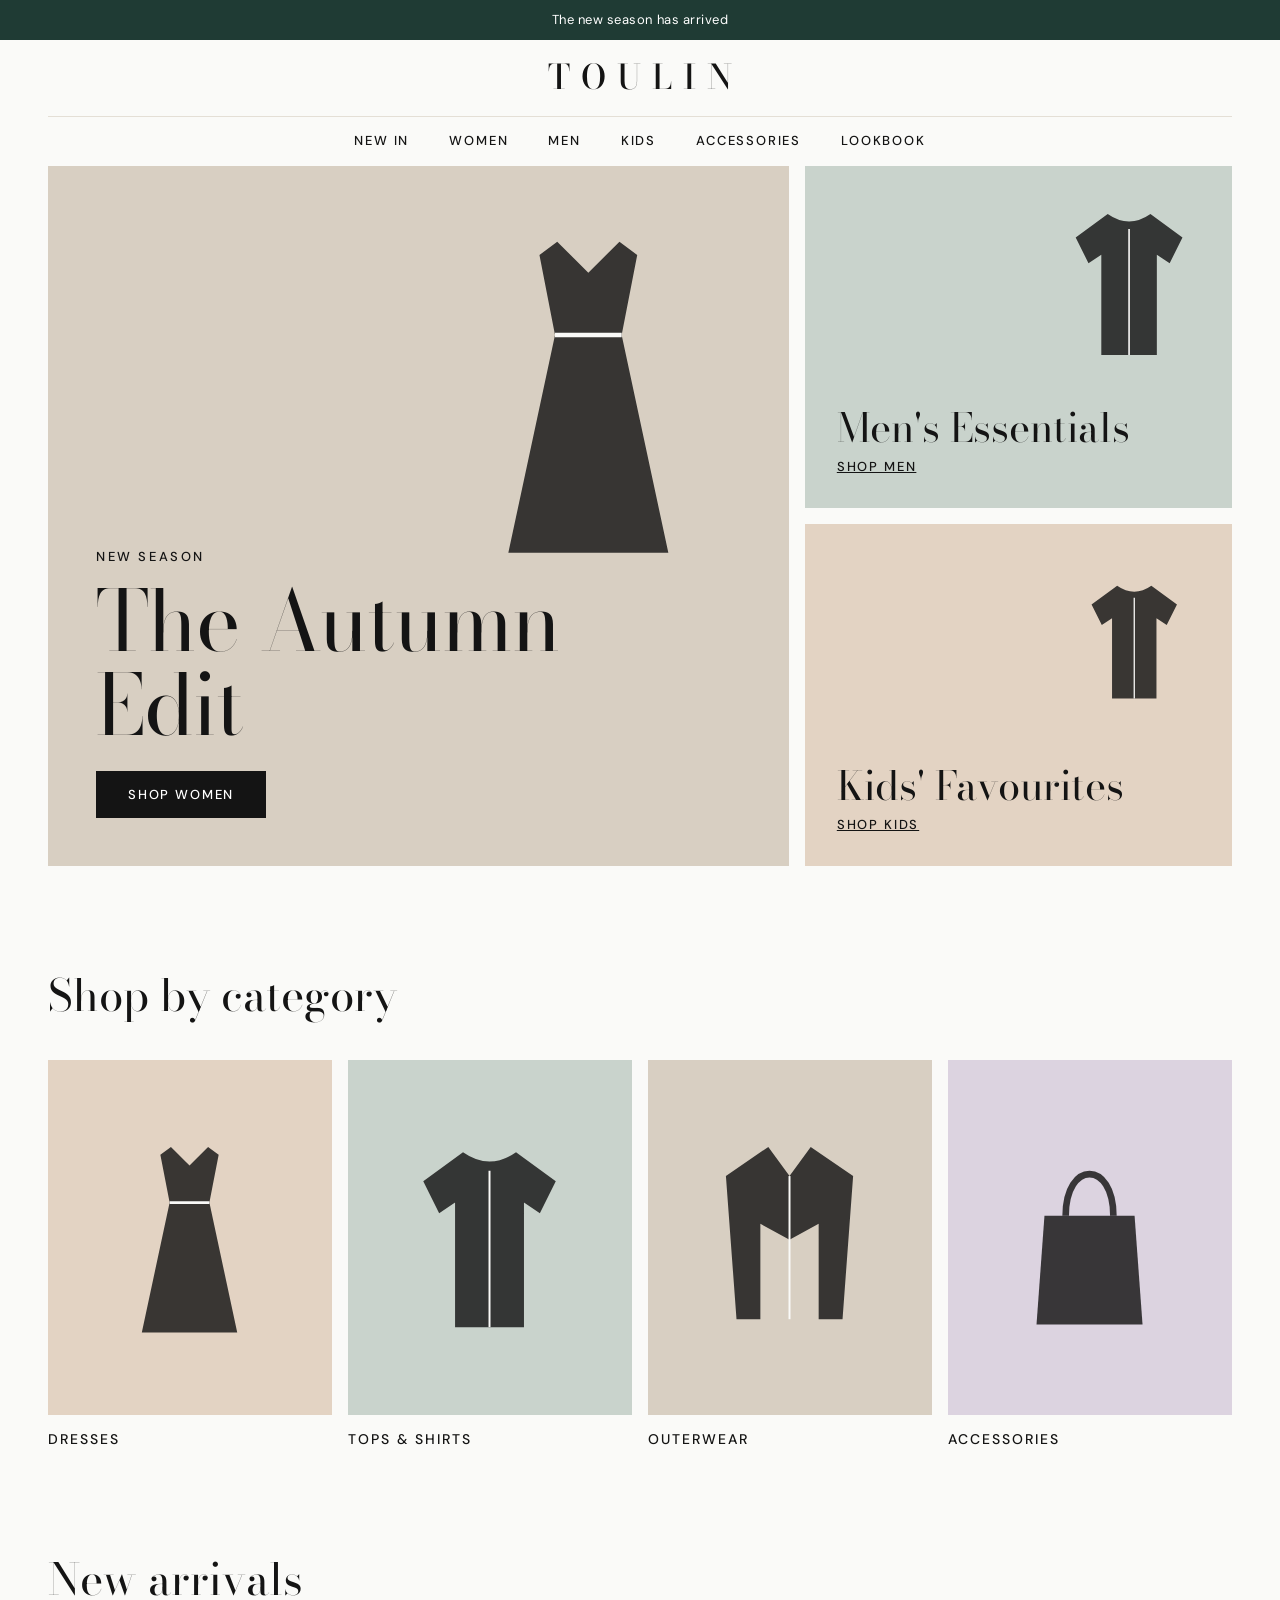
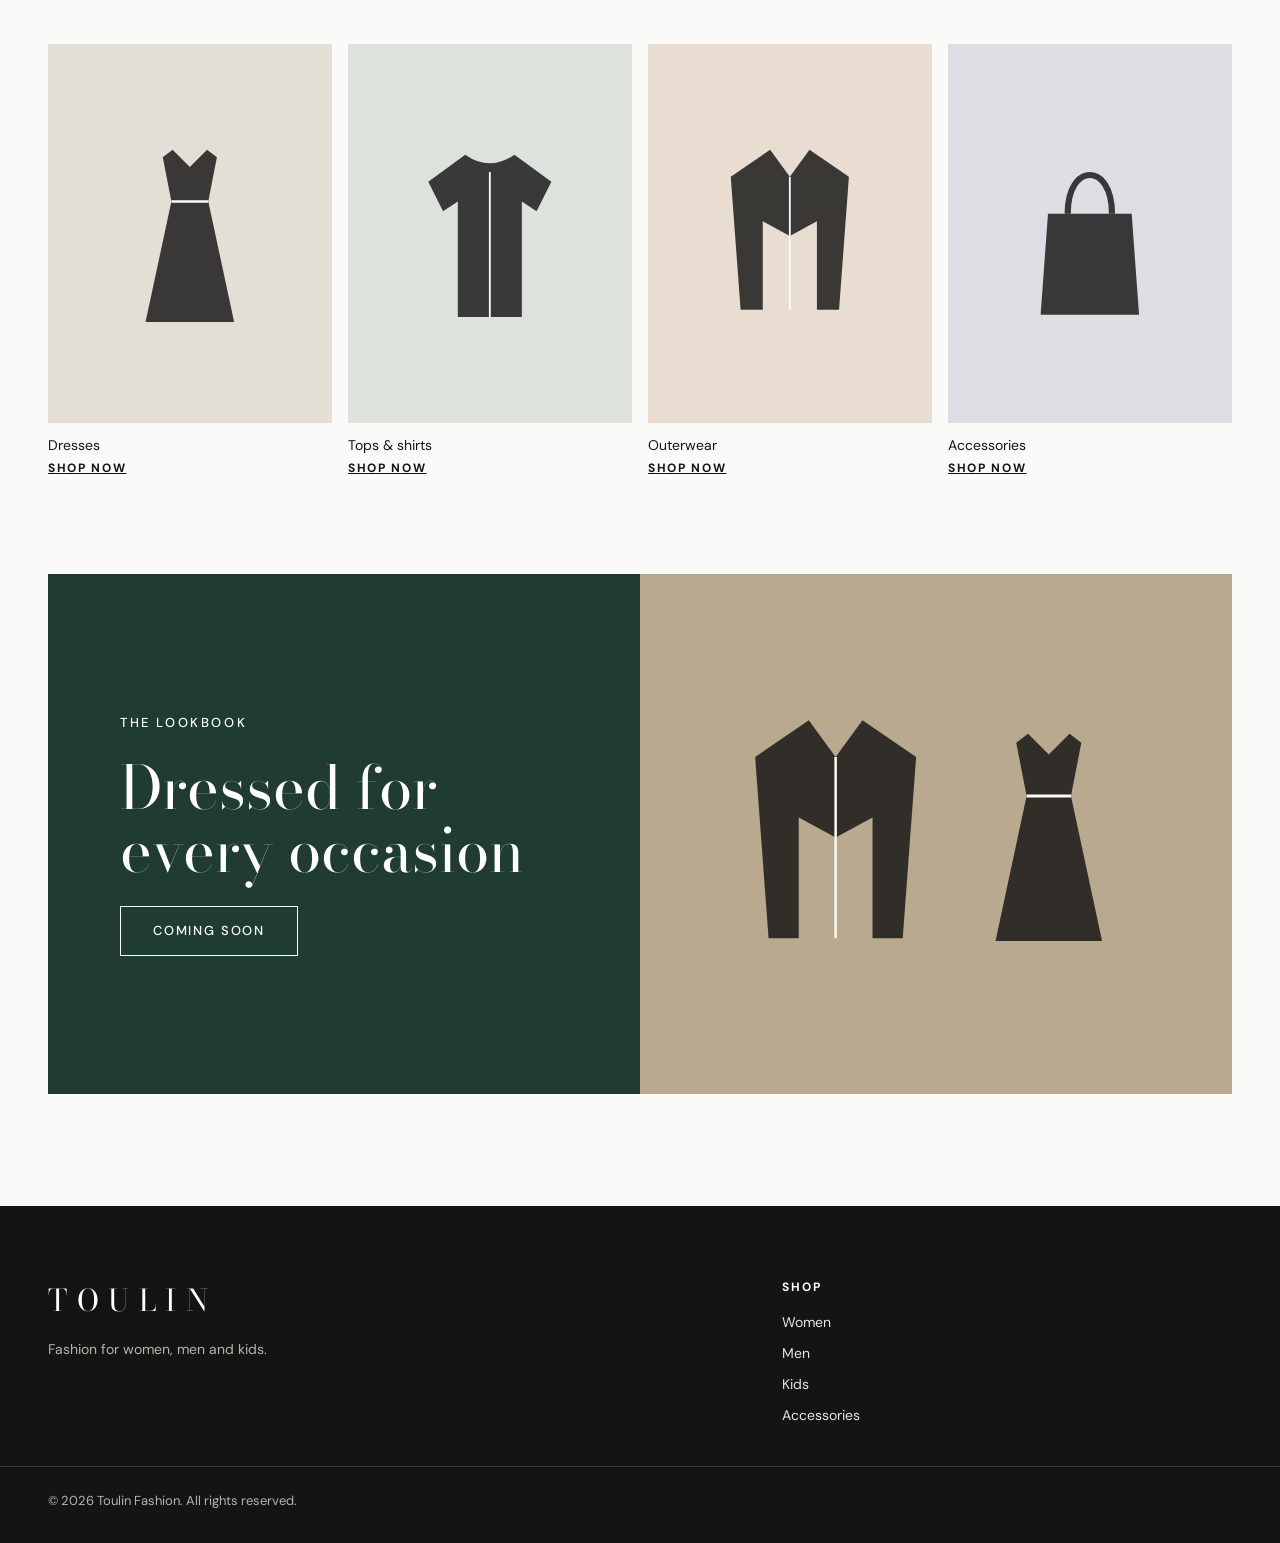
==== index.html @ bcad902e "Add static HTML/CSS homepage Co-Authored-By: Claude Sonnet 5.5 <noreply@anthropic.com> Claude-Sessio" ====
<!doctype html>
<html lang="en">
<head>
<meta charset="utf-8">
<meta name="viewport" content="width=device-width, initial-scale=1">
<title>Toulin Fashion | New Season Women, Men &amp; Kids</title>
<meta name="description" content="Toulin Fashion — discover the new season for women, men and kids.">
<link rel="preconnect" href="https://fonts.googleapis.com">
<link rel="preconnect" href="https://fonts.gstatic.com" crossorigin>
<link href="https://fonts.googleapis.com/css2?family=Bodoni+Moda:wght@400;500&family=DM+Sans:wght@400;500;700&display=swap" rel="stylesheet">
<style>
:root{--accent:#1F3B34;--ink:#141414;--paper:#FAFAF8;--line:#E4DFD6;--muted:#5A544B}
*{box-sizing:border-box}
html{scroll-behavior:smooth}
body{margin:0;background:var(--paper);color:var(--ink);font-family:'DM Sans',system-ui,sans-serif;font-size:15px;line-height:1.5}
a{color:inherit;text-decoration:none}
a:hover{opacity:.75}
.wrap{max-width:1440px;margin:0 auto;padding:0 48px}
.serif{font-family:'Bodoni Moda',serif;font-weight:400}
.eyebrow{font-size:13px;letter-spacing:.2em;font-weight:500;text-transform:uppercase}
.btn{display:inline-block;padding:14px 32px;font-size:13px;letter-spacing:.14em;font-weight:500;text-transform:uppercase}
.btn-dark{background:var(--ink);color:#fff}
.btn-line{border:1px solid #fff;color:#fff}
svg.g{fill:rgba(20,20,20,.82)}
/* header */
.bar{background:var(--accent);color:#fff;text-align:center;padding:10px 24px;font-size:13px;letter-spacing:.04em}
header .top{display:flex;justify-content:center;align-items:center;height:76px}
.logo{font-family:'Bodoni Moda',serif;font-size:34px;font-weight:500;letter-spacing:.32em;padding-left:.32em}
nav{display:flex;justify-content:center;gap:40px;padding:14px 0 16px;border-top:1px solid var(--line);font-size:13px;font-weight:500;letter-spacing:.14em}
nav .sale{color:var(--accent)}
/* hero */
.hero{display:flex;gap:16px;flex-wrap:wrap}
.panel{position:relative;display:flex;flex-direction:column;justify-content:flex-end;overflow:hidden}
.panel svg{position:absolute}
.panel>*:not(svg){position:relative}
.p-main{flex:1.5 1 640px;min-height:700px;background:#D8CFC2;padding:48px}
.p-main svg{right:9%;top:7%;width:36%;height:auto}
.p-main h1{margin:12px 0 24px;font-size:84px;line-height:1;letter-spacing:-.01em;max-width:560px}
.stack{flex:1 1 360px;min-width:0;display:flex;flex-direction:column;gap:16px}
.p-side{flex:1;min-height:342px;padding:32px}
.p-men{background:#C9D3CC}.p-men svg{right:9%;top:9%;width:30%;height:auto}
.p-kids{background:#E3D3C3}.p-kids svg{right:11%;top:14%;width:24%;height:auto}
.p-side h2{margin:0 0 8px;font-size:40px;line-height:1.05}
.p-side .link{font-size:13px;letter-spacing:.14em;font-weight:500;text-decoration:underline;text-transform:uppercase}
/* sections */
section.s{padding-top:96px}
.head{display:flex;justify-content:space-between;align-items:baseline;margin-bottom:32px}
.head h2{margin:0;font-size:44px}
.head a{font-size:13px;letter-spacing:.14em;font-weight:500;text-decoration:underline;text-transform:uppercase}
.grid4{display:grid;grid-template-columns:repeat(4,minmax(0,1fr));gap:16px}
.tile .img{aspect-ratio:4/5;display:flex;align-items:center;justify-content:center}
.tile .img svg{width:56%;height:auto}
.tile .label{display:block;margin-top:14px;font-size:14px;font-weight:500;letter-spacing:.14em;text-transform:uppercase}
.prod .img{aspect-ratio:3/4;display:flex;align-items:center;justify-content:center}
.prod .img svg{width:52%;height:auto}
.prod .name{display:block;margin-top:12px;font-size:14px}
.prod .shop{font-size:12px;letter-spacing:.14em;font-weight:700;text-transform:uppercase;text-decoration:underline}
/* editorial */
.edit{display:flex;flex-wrap:wrap;background:var(--accent);color:#fff;min-height:520px}
.edit .txt{flex:1 1 480px;padding:72px;display:flex;flex-direction:column;justify-content:center;gap:24px;align-items:flex-start}
.edit h2{margin:0;font-size:60px;line-height:1.05}
.edit .pic{flex:1 1 480px;min-height:360px;background:#B9A98F;display:flex;align-items:center;justify-content:center;gap:4%}
.edit .pic svg{height:auto}
/* footer */
footer{background:var(--ink);color:#E9E6E0;margin-top:112px}
footer .cols{display:flex;flex-wrap:wrap;gap:48px;padding-top:72px;padding-bottom:40px}
footer .col{flex:1 1 160px;display:flex;flex-direction:column;gap:10px;font-size:14px}
footer .col.brand{flex:1.4 1 280px;gap:16px}
footer h3{margin:0 0 6px;font-size:12px;letter-spacing:.18em;font-weight:700;color:#fff}
footer .fl{font-family:'Bodoni Moda',serif;font-size:30px;letter-spacing:.32em;color:#fff}
footer .copy{border-top:1px solid #3A3A38;padding-top:24px;padding-bottom:32px;font-size:13px;color:#B8B3AA}
@media (max-width:900px){
 .wrap{padding:0 16px}
 header .top{height:60px}.logo{font-size:26px;letter-spacing:.28em}
 nav{justify-content:flex-start;overflow-x:auto;gap:28px;padding:0 16px;height:48px;align-items:center;white-space:nowrap;font-size:12px}
 .p-main{min-height:560px;padding:28px 20px;flex-basis:100%}.p-main svg{right:8%;width:54%}
 .p-main h1{font-size:52px}
 .stack{flex-direction:row;gap:8px}.p-side{min-height:180px;padding:16px}.p-side h2{font-size:24px}.p-side .link{display:none}
 .p-men svg{right:12%;width:42%}.p-kids svg{right:14%;width:34%}
 section.s{padding-top:56px}.head h2{font-size:32px}
 .grid4{grid-template-columns:repeat(2,minmax(0,1fr));gap:12px}
 .edit{flex-direction:column}.edit .txt{padding:32px 24px}.edit h2{font-size:36px}.edit .pic{min-height:240px;flex:none}
 footer .cols{padding-top:40px;gap:28px}
}
</style>
</head>
<body>
<svg width="0" height="0" style="position:absolute" aria-hidden="true">
<defs>
<symbol id="dress" viewBox="0 0 120 160"><path d="M46 12 L60 26 L74 12 L82 18 L75 54 L96 152 L24 152 L45 54 L38 18 Z"/><path d="M45 54 H75" stroke="#FAFAF8" stroke-width="2" fill="none"/></symbol>
<symbol id="shirt" viewBox="0 0 120 160"><path d="M40 16 Q60 30 80 16 L110 38 L98 62 L86 54 V148 H34 V54 L22 62 L10 38 Z"/><path d="M60 30 V148" stroke="#FAFAF8" stroke-width="1.5" fill="none"/></symbol>
<symbol id="coat" viewBox="0 0 120 160"><path d="M44 12 L60 34 L76 12 L108 34 L100 142 H82 V70 L60 82 L38 70 V142 H20 L12 34 Z"/><path d="M60 34 V142" stroke="#FAFAF8" stroke-width="1.5" fill="none"/></symbol>
<symbol id="bag" viewBox="0 0 120 160"><path d="M26 64 H94 L100 146 H20 Z"/><path d="M42 64 C42 22 78 22 78 64" fill="none" stroke="rgba(20,20,20,.82)" stroke-width="5"/></symbol>
</defs>
</svg>

<div class="bar">The new season has arrived</div>

<header class="wrap">
<div class="top"><a href="/" class="logo">TOULIN</a></div>
<nav aria-label="Main">
<a href="#women">NEW IN</a><a href="#women">WOMEN</a><a href="#men">MEN</a><a href="#kids">KIDS</a><a href="#categories">ACCESSORIES</a><a href="#lookbook">LOOKBOOK</a>
</nav>
</header>

<main>
<section class="wrap hero" aria-label="Featured">
<a href="#women" id="women" class="panel p-main">
<svg viewBox="0 0 120 160" class="g" aria-hidden="true"><use href="#dress"/></svg>
<span class="eyebrow">New season</span>
<h1 class="serif">The Autumn Edit</h1>
<span class="btn btn-dark" style="align-self:flex-start">Shop women</span>
</a>
<div class="stack">
<a href="#men" id="men" class="panel p-side p-men"><svg viewBox="0 0 120 160" class="g" aria-hidden="true"><use href="#shirt"/></svg><h2 class="serif">Men's Essentials</h2><span class="link">Shop men</span></a>
<a href="#kids" id="kids" class="panel p-side p-kids"><svg viewBox="0 0 120 160" class="g" aria-hidden="true"><use href="#shirt"/></svg><h2 class="serif">Kids' Favourites</h2><span class="link">Shop kids</span></a>
</div>
</section>

<section class="wrap s" id="categories">
<div class="head"><h2 class="serif">Shop by category</h2></div>
<div class="grid4">
<a class="tile" href="#women"><div class="img" style="background:#E3D3C3"><svg viewBox="0 0 120 160" class="g" aria-hidden="true"><use href="#dress"/></svg></div><span class="label">Dresses</span></a>
<a class="tile" href="#women"><div class="img" style="background:#C9D3CC"><svg viewBox="0 0 120 160" class="g" aria-hidden="true"><use href="#shirt"/></svg></div><span class="label">Tops &amp; shirts</span></a>
<a class="tile" href="#women"><div class="img" style="background:#D8CFC2"><svg viewBox="0 0 120 160" class="g" aria-hidden="true"><use href="#coat"/></svg></div><span class="label">Outerwear</span></a>
<a class="tile" href="#women"><div class="img" style="background:#DCD3E0"><svg viewBox="0 0 120 160" class="g" aria-hidden="true"><use href="#bag"/></svg></div><span class="label">Accessories</span></a>
</div>
</section>

<section class="wrap s" id="new">
<div class="head"><h2 class="serif">New arrivals</h2></div>
<div class="grid4">
<a class="prod" href="#women"><div class="img" style="background:#E4DFD6"><svg viewBox="0 0 120 160" class="g" aria-hidden="true"><use href="#dress"/></svg></div><span class="name">Dresses</span><span class="shop">Shop now</span></a>
<a class="prod" href="#women"><div class="img" style="background:#DDE3DC"><svg viewBox="0 0 120 160" class="g" aria-hidden="true"><use href="#shirt"/></svg></div><span class="name">Tops &amp; shirts</span><span class="shop">Shop now</span></a>
<a class="prod" href="#women"><div class="img" style="background:#E8DDD0"><svg viewBox="0 0 120 160" class="g" aria-hidden="true"><use href="#coat"/></svg></div><span class="name">Outerwear</span><span class="shop">Shop now</span></a>
<a class="prod" href="#women"><div class="img" style="background:#E0DCE3"><svg viewBox="0 0 120 160" class="g" aria-hidden="true"><use href="#bag"/></svg></div><span class="name">Accessories</span><span class="shop">Shop now</span></a>
</div>
</section>

<section class="wrap s" id="lookbook">
<div class="edit">
<div class="txt">
<span class="eyebrow">The lookbook</span>
<h2 class="serif">Dressed for every occasion</h2>
<span class="btn btn-line">Coming soon</span>
</div>
<div class="pic">
<svg viewBox="0 0 120 160" class="g" style="width:34%" aria-hidden="true"><use href="#coat"/></svg>
<svg viewBox="0 0 120 160" class="g" style="width:30%" aria-hidden="true"><use href="#dress"/></svg>
</div>
</div>
</section>
</main>

<footer>
<div class="wrap cols">
<div class="col brand"><span class="fl">TOULIN</span><span style="max-width:280px;color:#B8B3AA">Fashion for women, men and kids.</span></div>
<div class="col"><h3>SHOP</h3><a href="#women">Women</a><a href="#men">Men</a><a href="#kids">Kids</a><a href="#categories">Accessories</a></div>
</div>
<div class="wrap copy">© 2026 Toulin Fashion. All rights reserved.</div>
</footer>
</body>
</html>
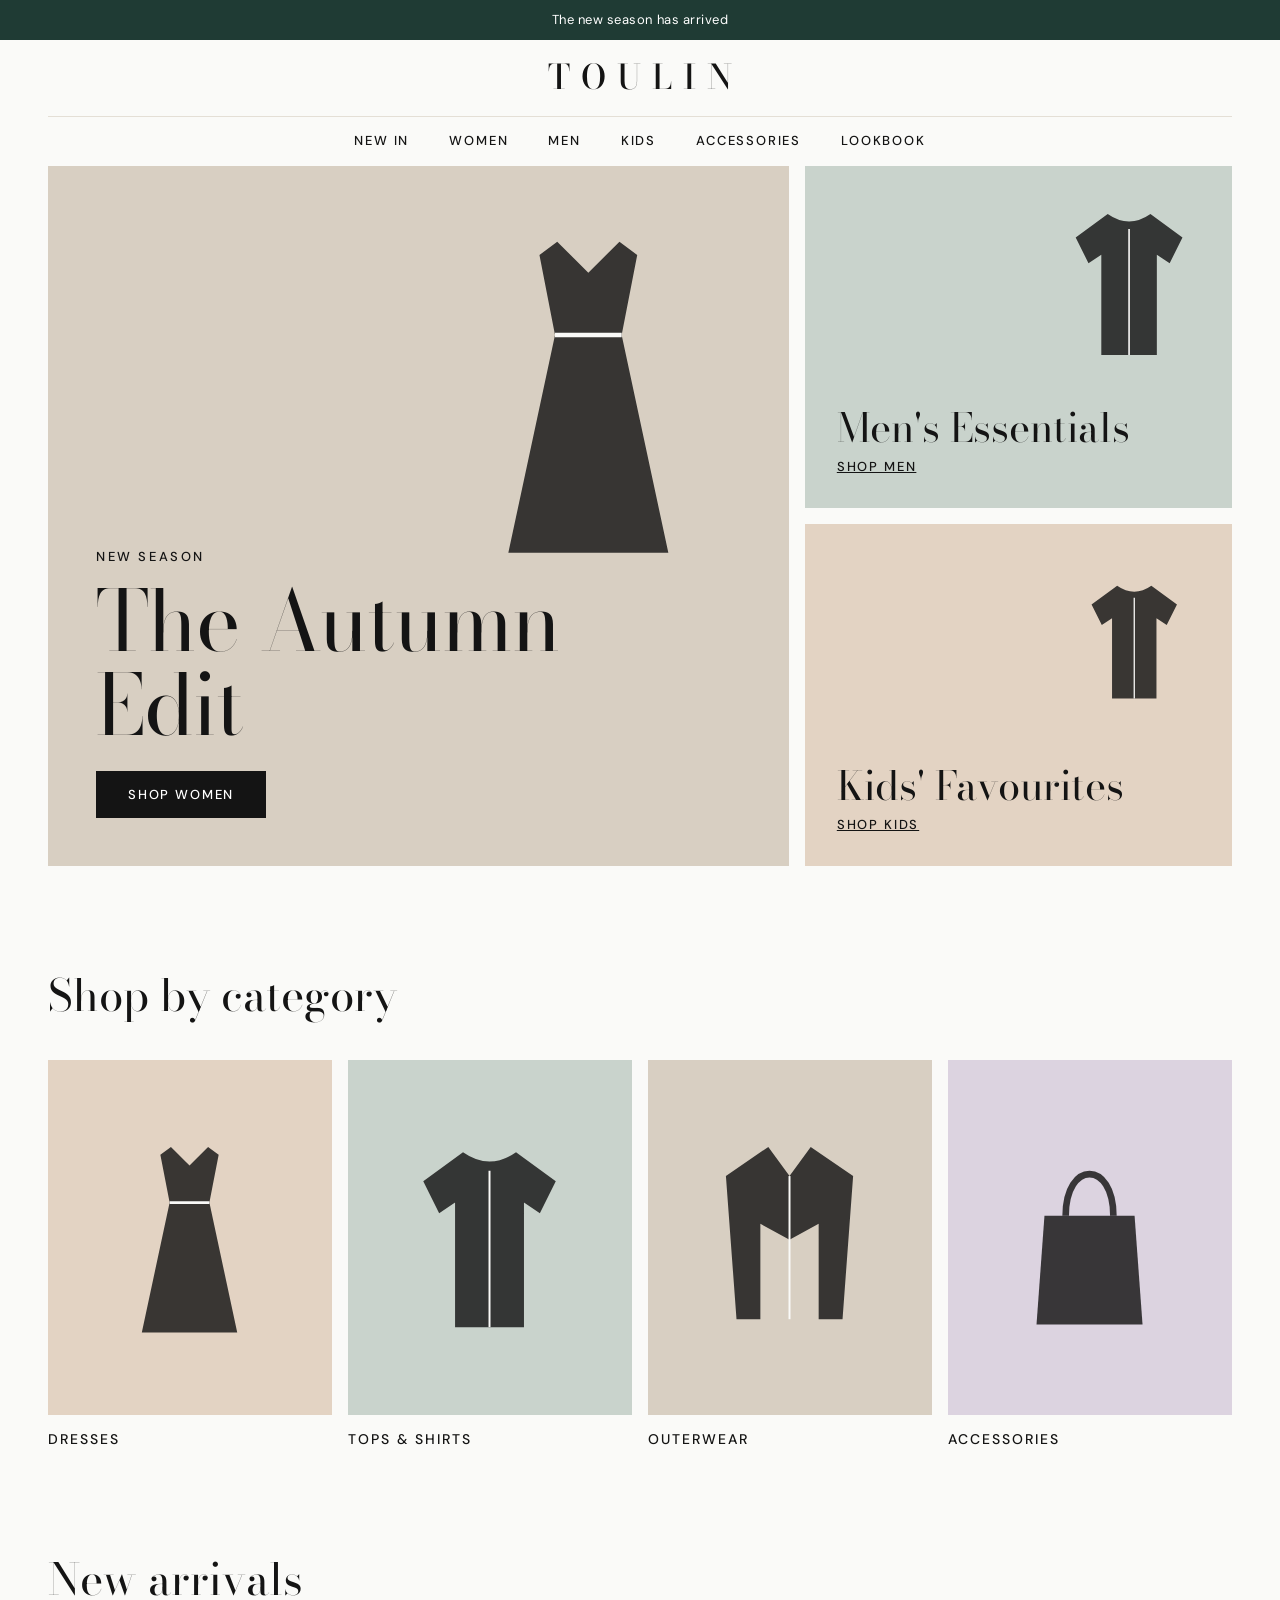
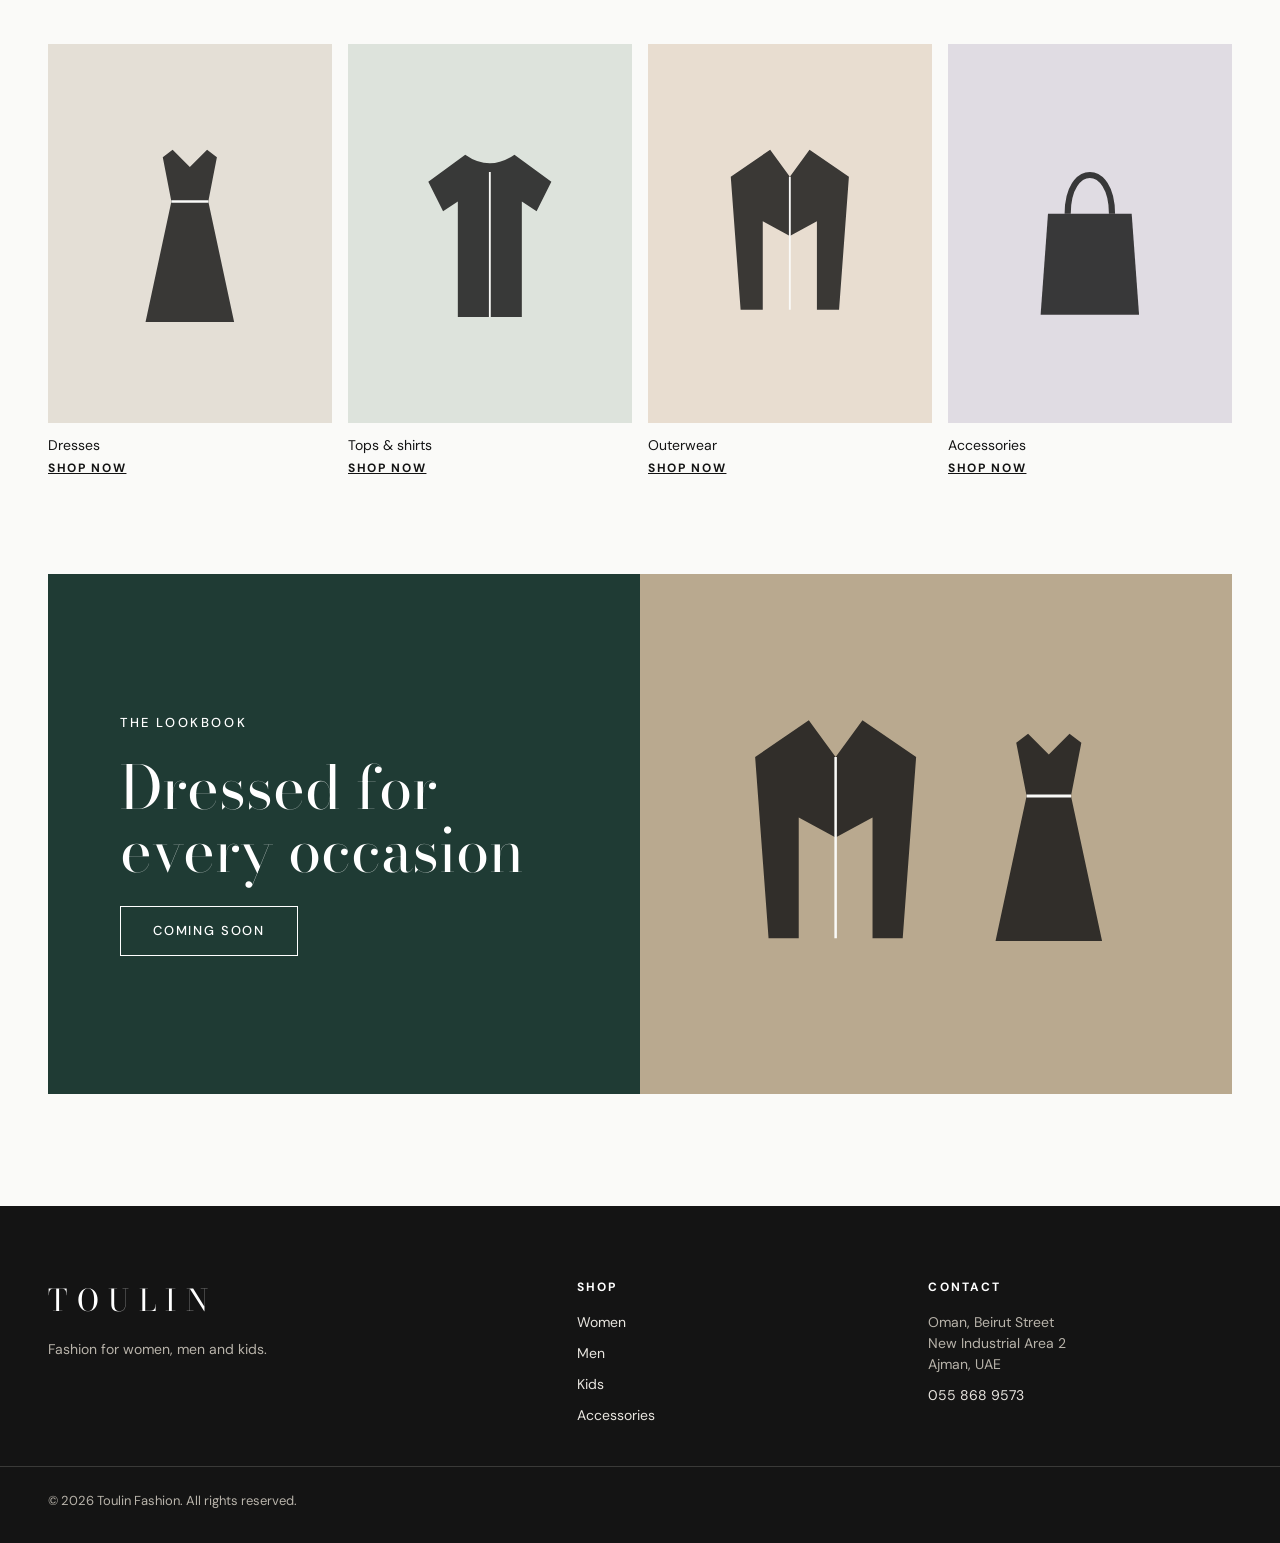
==== commit d8ce5839: "Add contact address and phone to footer Co-Authored-By: Claude Sonnet 5.5 <noreply@anthropic.com> Cl" ====
--- a/index.html
+++ b/index.html
@@ -156,6 +156,7 @@
 <div class="wrap cols">
 <div class="col brand"><span class="fl">TOULIN</span><span style="max-width:280px;color:#B8B3AA">Fashion for women, men and kids.</span></div>
 <div class="col"><h3>SHOP</h3><a href="#women">Women</a><a href="#men">Men</a><a href="#kids">Kids</a><a href="#categories">Accessories</a></div>
+<div class="col"><h3>CONTACT</h3><address style="font-style:normal;color:#B8B3AA">Oman, Beirut Street<br>New Industrial Area 2<br>Ajman, UAE</address><a href="tel:+971558689573">055 868 9573</a></div>
 </div>
 <div class="wrap copy">© 2026 Toulin Fashion. All rights reserved.</div>
 </footer>
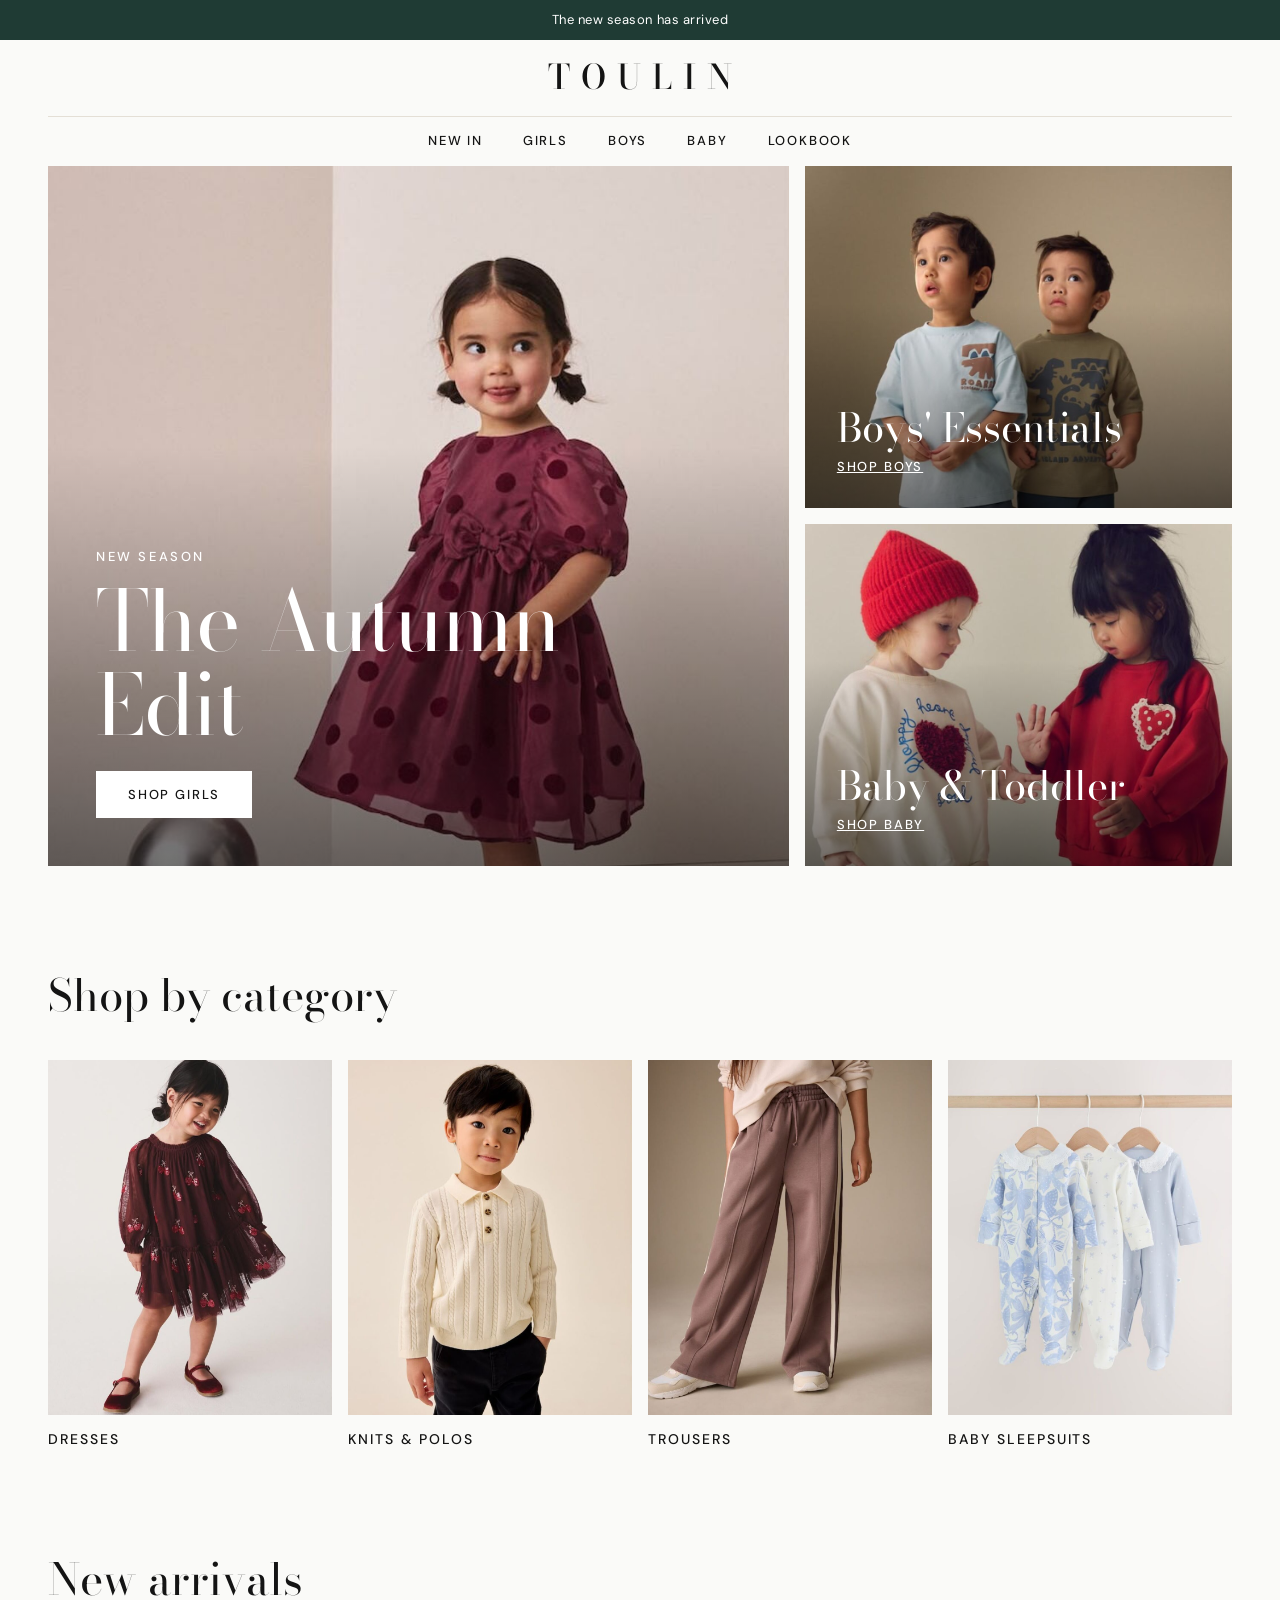
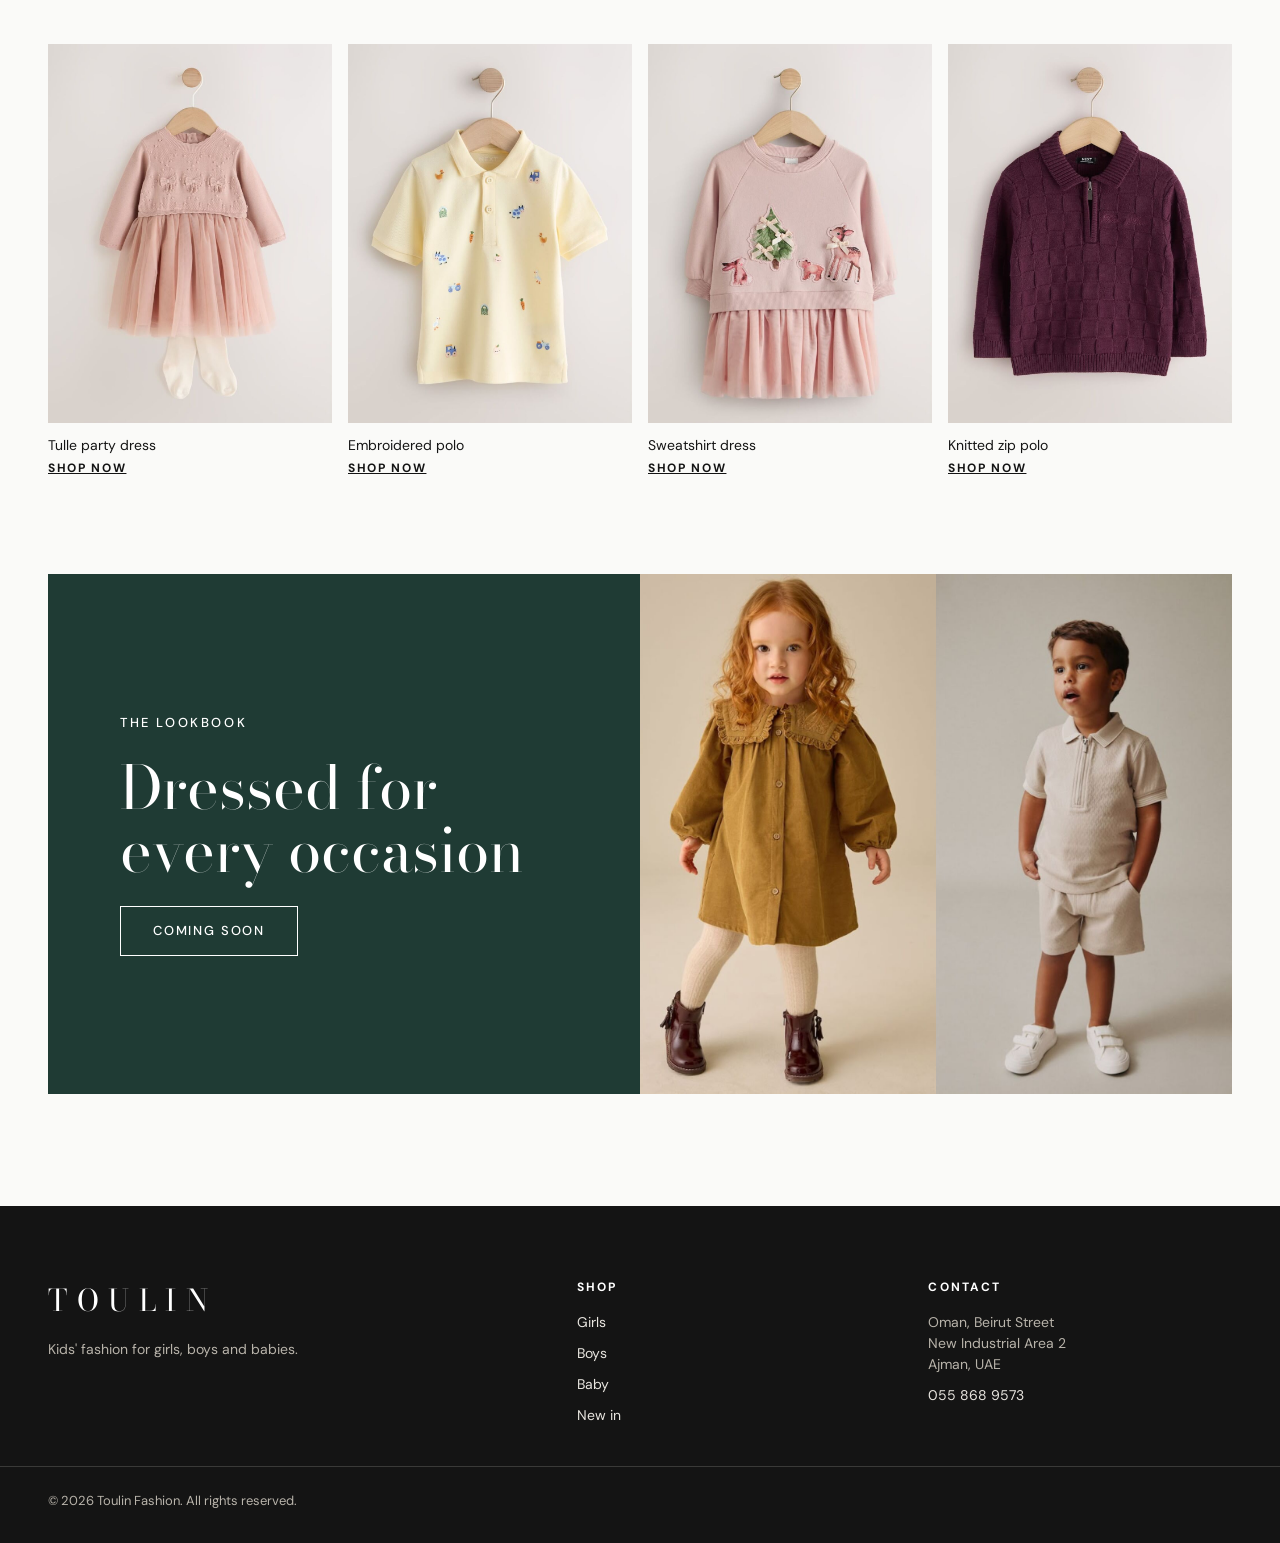
==== commit 787f5f2c: "Use real product photos; reframe homepage as Girls/Boys/Baby Co-Authored-By: Claude Sonnet 5.5 <nore" ====
--- a/index.html
+++ b/index.html
@@ -3,8 +3,8 @@
 <head>
 <meta charset="utf-8">
 <meta name="viewport" content="width=device-width, initial-scale=1">
-<title>Toulin Fashion | New Season Women, Men &amp; Kids</title>
-<meta name="description" content="Toulin Fashion — discover the new season for women, men and kids.">
+<title>Toulin Fashion | Kids' Fashion for Girls, Boys &amp; Baby</title>
+<meta name="description" content="Toulin Fashion — kids' fashion for girls, boys and babies.">
 <link rel="preconnect" href="https://fonts.googleapis.com">
 <link rel="preconnect" href="https://fonts.gstatic.com" crossorigin>
 <link href="https://fonts.googleapis.com/css2?family=Bodoni+Moda:wght@400;500&family=DM+Sans:wght@400;500;700&display=swap" rel="stylesheet">
@@ -19,9 +19,8 @@
 .serif{font-family:'Bodoni Moda',serif;font-weight:400}
 .eyebrow{font-size:13px;letter-spacing:.2em;font-weight:500;text-transform:uppercase}
 .btn{display:inline-block;padding:14px 32px;font-size:13px;letter-spacing:.14em;font-weight:500;text-transform:uppercase}
-.btn-dark{background:var(--ink);color:#fff}
+.btn-dark{background:#fff;color:var(--ink)}
 .btn-line{border:1px solid #fff;color:#fff}
-svg.g{fill:rgba(20,20,20,.82)}
 /* header */
 .bar{background:var(--accent);color:#fff;text-align:center;padding:10px 24px;font-size:13px;letter-spacing:.04em}
 header .top{display:flex;justify-content:center;align-items:center;height:76px}
@@ -31,15 +30,13 @@
 /* hero */
 .hero{display:flex;gap:16px;flex-wrap:wrap}
 .panel{position:relative;display:flex;flex-direction:column;justify-content:flex-end;overflow:hidden}
-.panel svg{position:absolute}
-.panel>*:not(svg){position:relative}
-.p-main{flex:1.5 1 640px;min-height:700px;background:#D8CFC2;padding:48px}
-.p-main svg{right:9%;top:7%;width:36%;height:auto}
+.panel{background-size:cover;background-position:center top;color:#fff}
+.panel::before{content:"";position:absolute;inset:0;background:linear-gradient(180deg,rgba(0,0,0,0) 40%,rgba(0,0,0,.55))}
+.panel>*{position:relative}
+.p-main{flex:1.5 1 640px;min-height:700px;background-color:#D8CFC2;padding:48px}
 .p-main h1{margin:12px 0 24px;font-size:84px;line-height:1;letter-spacing:-.01em;max-width:560px}
 .stack{flex:1 1 360px;min-width:0;display:flex;flex-direction:column;gap:16px}
-.p-side{flex:1;min-height:342px;padding:32px}
-.p-men{background:#C9D3CC}.p-men svg{right:9%;top:9%;width:30%;height:auto}
-.p-kids{background:#E3D3C3}.p-kids svg{right:11%;top:14%;width:24%;height:auto}
+.p-side{flex:1;min-height:342px;padding:32px;background-color:#C9D3CC}
 .p-side h2{margin:0 0 8px;font-size:40px;line-height:1.05}
 .p-side .link{font-size:13px;letter-spacing:.14em;font-weight:500;text-decoration:underline;text-transform:uppercase}
 /* sections */
@@ -48,19 +45,19 @@
 .head h2{margin:0;font-size:44px}
 .head a{font-size:13px;letter-spacing:.14em;font-weight:500;text-decoration:underline;text-transform:uppercase}
 .grid4{display:grid;grid-template-columns:repeat(4,minmax(0,1fr));gap:16px}
-.tile .img{aspect-ratio:4/5;display:flex;align-items:center;justify-content:center}
-.tile .img svg{width:56%;height:auto}
+.tile .img,.prod .img{overflow:hidden;background:#E4DFD6}
+.tile .img{aspect-ratio:4/5}
+.tile img,.prod img{width:100%;height:100%;object-fit:cover;display:block}
 .tile .label{display:block;margin-top:14px;font-size:14px;font-weight:500;letter-spacing:.14em;text-transform:uppercase}
-.prod .img{aspect-ratio:3/4;display:flex;align-items:center;justify-content:center}
-.prod .img svg{width:52%;height:auto}
+.prod .img{aspect-ratio:3/4}
 .prod .name{display:block;margin-top:12px;font-size:14px}
 .prod .shop{font-size:12px;letter-spacing:.14em;font-weight:700;text-transform:uppercase;text-decoration:underline}
 /* editorial */
 .edit{display:flex;flex-wrap:wrap;background:var(--accent);color:#fff;min-height:520px}
 .edit .txt{flex:1 1 480px;padding:72px;display:flex;flex-direction:column;justify-content:center;gap:24px;align-items:flex-start}
 .edit h2{margin:0;font-size:60px;line-height:1.05}
-.edit .pic{flex:1 1 480px;min-height:360px;background:#B9A98F;display:flex;align-items:center;justify-content:center;gap:4%}
-.edit .pic svg{height:auto}
+.edit .pic{flex:1 1 480px;min-height:360px;display:flex}
+.edit .pic img{width:50%;object-fit:cover;display:block}
 /* footer */
 footer{background:var(--ink);color:#E9E6E0;margin-top:112px}
 footer .cols{display:flex;flex-wrap:wrap;gap:48px;padding-top:72px;padding-bottom:40px}
@@ -73,67 +70,57 @@
  .wrap{padding:0 16px}
  header .top{height:60px}.logo{font-size:26px;letter-spacing:.28em}
  nav{justify-content:flex-start;overflow-x:auto;gap:28px;padding:0 16px;height:48px;align-items:center;white-space:nowrap;font-size:12px}
- .p-main{min-height:560px;padding:28px 20px;flex-basis:100%}.p-main svg{right:8%;width:54%}
+ .p-main{min-height:560px;padding:28px 20px;flex-basis:100%}
  .p-main h1{font-size:52px}
  .stack{flex-direction:row;gap:8px}.p-side{min-height:180px;padding:16px}.p-side h2{font-size:24px}.p-side .link{display:none}
- .p-men svg{right:12%;width:42%}.p-kids svg{right:14%;width:34%}
  section.s{padding-top:56px}.head h2{font-size:32px}
  .grid4{grid-template-columns:repeat(2,minmax(0,1fr));gap:12px}
- .edit{flex-direction:column}.edit .txt{padding:32px 24px}.edit h2{font-size:36px}.edit .pic{min-height:240px;flex:none}
+ .edit{flex-direction:column}.edit .txt{padding:32px 24px}.edit h2{font-size:36px}.edit .pic{min-height:300px;flex:none}
  footer .cols{padding-top:40px;gap:28px}
 }
 </style>
 </head>
 <body>
-<svg width="0" height="0" style="position:absolute" aria-hidden="true">
-<defs>
-<symbol id="dress" viewBox="0 0 120 160"><path d="M46 12 L60 26 L74 12 L82 18 L75 54 L96 152 L24 152 L45 54 L38 18 Z"/><path d="M45 54 H75" stroke="#FAFAF8" stroke-width="2" fill="none"/></symbol>
-<symbol id="shirt" viewBox="0 0 120 160"><path d="M40 16 Q60 30 80 16 L110 38 L98 62 L86 54 V148 H34 V54 L22 62 L10 38 Z"/><path d="M60 30 V148" stroke="#FAFAF8" stroke-width="1.5" fill="none"/></symbol>
-<symbol id="coat" viewBox="0 0 120 160"><path d="M44 12 L60 34 L76 12 L108 34 L100 142 H82 V70 L60 82 L38 70 V142 H20 L12 34 Z"/><path d="M60 34 V142" stroke="#FAFAF8" stroke-width="1.5" fill="none"/></symbol>
-<symbol id="bag" viewBox="0 0 120 160"><path d="M26 64 H94 L100 146 H20 Z"/><path d="M42 64 C42 22 78 22 78 64" fill="none" stroke="rgba(20,20,20,.82)" stroke-width="5"/></symbol>
-</defs>
-</svg>
 
 <div class="bar">The new season has arrived</div>
 
 <header class="wrap">
 <div class="top"><a href="/" class="logo">TOULIN</a></div>
 <nav aria-label="Main">
-<a href="#women">NEW IN</a><a href="#women">WOMEN</a><a href="#men">MEN</a><a href="#kids">KIDS</a><a href="#categories">ACCESSORIES</a><a href="#lookbook">LOOKBOOK</a>
+<a href="#new">NEW IN</a><a href="#girls">GIRLS</a><a href="#boys">BOYS</a><a href="#baby">BABY</a><a href="#lookbook">LOOKBOOK</a>
 </nav>
 </header>
 
 <main>
 <section class="wrap hero" aria-label="Featured">
-<a href="#women" id="women" class="panel p-main">
-<svg viewBox="0 0 120 160" class="g" aria-hidden="true"><use href="#dress"/></svg>
+<a href="#girls" id="girls" class="panel p-main" style="background-image:url(images/hero-girls.jpg)">
 <span class="eyebrow">New season</span>
 <h1 class="serif">The Autumn Edit</h1>
-<span class="btn btn-dark" style="align-self:flex-start">Shop women</span>
+<span class="btn btn-dark" style="align-self:flex-start">Shop girls</span>
 </a>
 <div class="stack">
-<a href="#men" id="men" class="panel p-side p-men"><svg viewBox="0 0 120 160" class="g" aria-hidden="true"><use href="#shirt"/></svg><h2 class="serif">Men's Essentials</h2><span class="link">Shop men</span></a>
-<a href="#kids" id="kids" class="panel p-side p-kids"><svg viewBox="0 0 120 160" class="g" aria-hidden="true"><use href="#shirt"/></svg><h2 class="serif">Kids' Favourites</h2><span class="link">Shop kids</span></a>
+<a href="#boys" id="boys" class="panel p-side" style="background-image:url(images/hero-boys.jpg)"><h2 class="serif">Boys' Essentials</h2><span class="link">Shop boys</span></a>
+<a href="#baby" id="baby" class="panel p-side" style="background-image:url(images/hero-baby.jpg)"><h2 class="serif">Baby &amp; Toddler</h2><span class="link">Shop baby</span></a>
 </div>
 </section>
 
 <section class="wrap s" id="categories">
 <div class="head"><h2 class="serif">Shop by category</h2></div>
 <div class="grid4">
-<a class="tile" href="#women"><div class="img" style="background:#E3D3C3"><svg viewBox="0 0 120 160" class="g" aria-hidden="true"><use href="#dress"/></svg></div><span class="label">Dresses</span></a>
-<a class="tile" href="#women"><div class="img" style="background:#C9D3CC"><svg viewBox="0 0 120 160" class="g" aria-hidden="true"><use href="#shirt"/></svg></div><span class="label">Tops &amp; shirts</span></a>
-<a class="tile" href="#women"><div class="img" style="background:#D8CFC2"><svg viewBox="0 0 120 160" class="g" aria-hidden="true"><use href="#coat"/></svg></div><span class="label">Outerwear</span></a>
-<a class="tile" href="#women"><div class="img" style="background:#DCD3E0"><svg viewBox="0 0 120 160" class="g" aria-hidden="true"><use href="#bag"/></svg></div><span class="label">Accessories</span></a>
+<a class="tile" href="#girls"><div class="img"><img src="images/cat-dresses.jpg" alt="Dresses" loading="lazy"></div><span class="label">Dresses</span></a>
+<a class="tile" href="#boys"><div class="img"><img src="images/cat-knits.jpg" alt="Knits &amp; polos" loading="lazy"></div><span class="label">Knits &amp; polos</span></a>
+<a class="tile" href="#girls"><div class="img"><img src="images/cat-trousers.jpg" alt="Trousers" loading="lazy"></div><span class="label">Trousers</span></a>
+<a class="tile" href="#baby"><div class="img"><img src="images/cat-baby.jpg" alt="Baby sleepsuits" loading="lazy"></div><span class="label">Baby sleepsuits</span></a>
 </div>
 </section>
 
 <section class="wrap s" id="new">
 <div class="head"><h2 class="serif">New arrivals</h2></div>
 <div class="grid4">
-<a class="prod" href="#women"><div class="img" style="background:#E4DFD6"><svg viewBox="0 0 120 160" class="g" aria-hidden="true"><use href="#dress"/></svg></div><span class="name">Dresses</span><span class="shop">Shop now</span></a>
-<a class="prod" href="#women"><div class="img" style="background:#DDE3DC"><svg viewBox="0 0 120 160" class="g" aria-hidden="true"><use href="#shirt"/></svg></div><span class="name">Tops &amp; shirts</span><span class="shop">Shop now</span></a>
-<a class="prod" href="#women"><div class="img" style="background:#E8DDD0"><svg viewBox="0 0 120 160" class="g" aria-hidden="true"><use href="#coat"/></svg></div><span class="name">Outerwear</span><span class="shop">Shop now</span></a>
-<a class="prod" href="#women"><div class="img" style="background:#E0DCE3"><svg viewBox="0 0 120 160" class="g" aria-hidden="true"><use href="#bag"/></svg></div><span class="name">Accessories</span><span class="shop">Shop now</span></a>
+<a class="prod" href="#girls"><div class="img"><img src="images/new-1.jpg" alt="Tulle party dress" loading="lazy"></div><span class="name">Tulle party dress</span><span class="shop">Shop now</span></a>
+<a class="prod" href="#boys"><div class="img"><img src="images/new-2.jpg" alt="Embroidered polo" loading="lazy"></div><span class="name">Embroidered polo</span><span class="shop">Shop now</span></a>
+<a class="prod" href="#girls"><div class="img"><img src="images/new-3.jpg" alt="Sweatshirt dress" loading="lazy"></div><span class="name">Sweatshirt dress</span><span class="shop">Shop now</span></a>
+<a class="prod" href="#boys"><div class="img"><img src="images/new-4.jpg" alt="Knitted zip polo" loading="lazy"></div><span class="name">Knitted zip polo</span><span class="shop">Shop now</span></a>
 </div>
 </section>
 
@@ -144,18 +131,15 @@
 <h2 class="serif">Dressed for every occasion</h2>
 <span class="btn btn-line">Coming soon</span>
 </div>
-<div class="pic">
-<svg viewBox="0 0 120 160" class="g" style="width:34%" aria-hidden="true"><use href="#coat"/></svg>
-<svg viewBox="0 0 120 160" class="g" style="width:30%" aria-hidden="true"><use href="#dress"/></svg>
-</div>
+<div class="pic"><img src="images/lookbook-1.jpg" alt="Girl in a mustard corduroy dress"><img src="images/lookbook-2.jpg" alt="Boy in a matching polo and shorts set"></div>
 </div>
 </section>
 </main>
 
 <footer>
 <div class="wrap cols">
-<div class="col brand"><span class="fl">TOULIN</span><span style="max-width:280px;color:#B8B3AA">Fashion for women, men and kids.</span></div>
-<div class="col"><h3>SHOP</h3><a href="#women">Women</a><a href="#men">Men</a><a href="#kids">Kids</a><a href="#categories">Accessories</a></div>
+<div class="col brand"><span class="fl">TOULIN</span><span style="max-width:280px;color:#B8B3AA">Kids' fashion for girls, boys and babies.</span></div>
+<div class="col"><h3>SHOP</h3><a href="#girls">Girls</a><a href="#boys">Boys</a><a href="#baby">Baby</a><a href="#new">New in</a></div>
 <div class="col"><h3>CONTACT</h3><address style="font-style:normal;color:#B8B3AA">Oman, Beirut Street<br>New Industrial Area 2<br>Ajman, UAE</address><a href="tel:+971558689573">055 868 9573</a></div>
 </div>
 <div class="wrap copy">© 2026 Toulin Fashion. All rights reserved.</div>
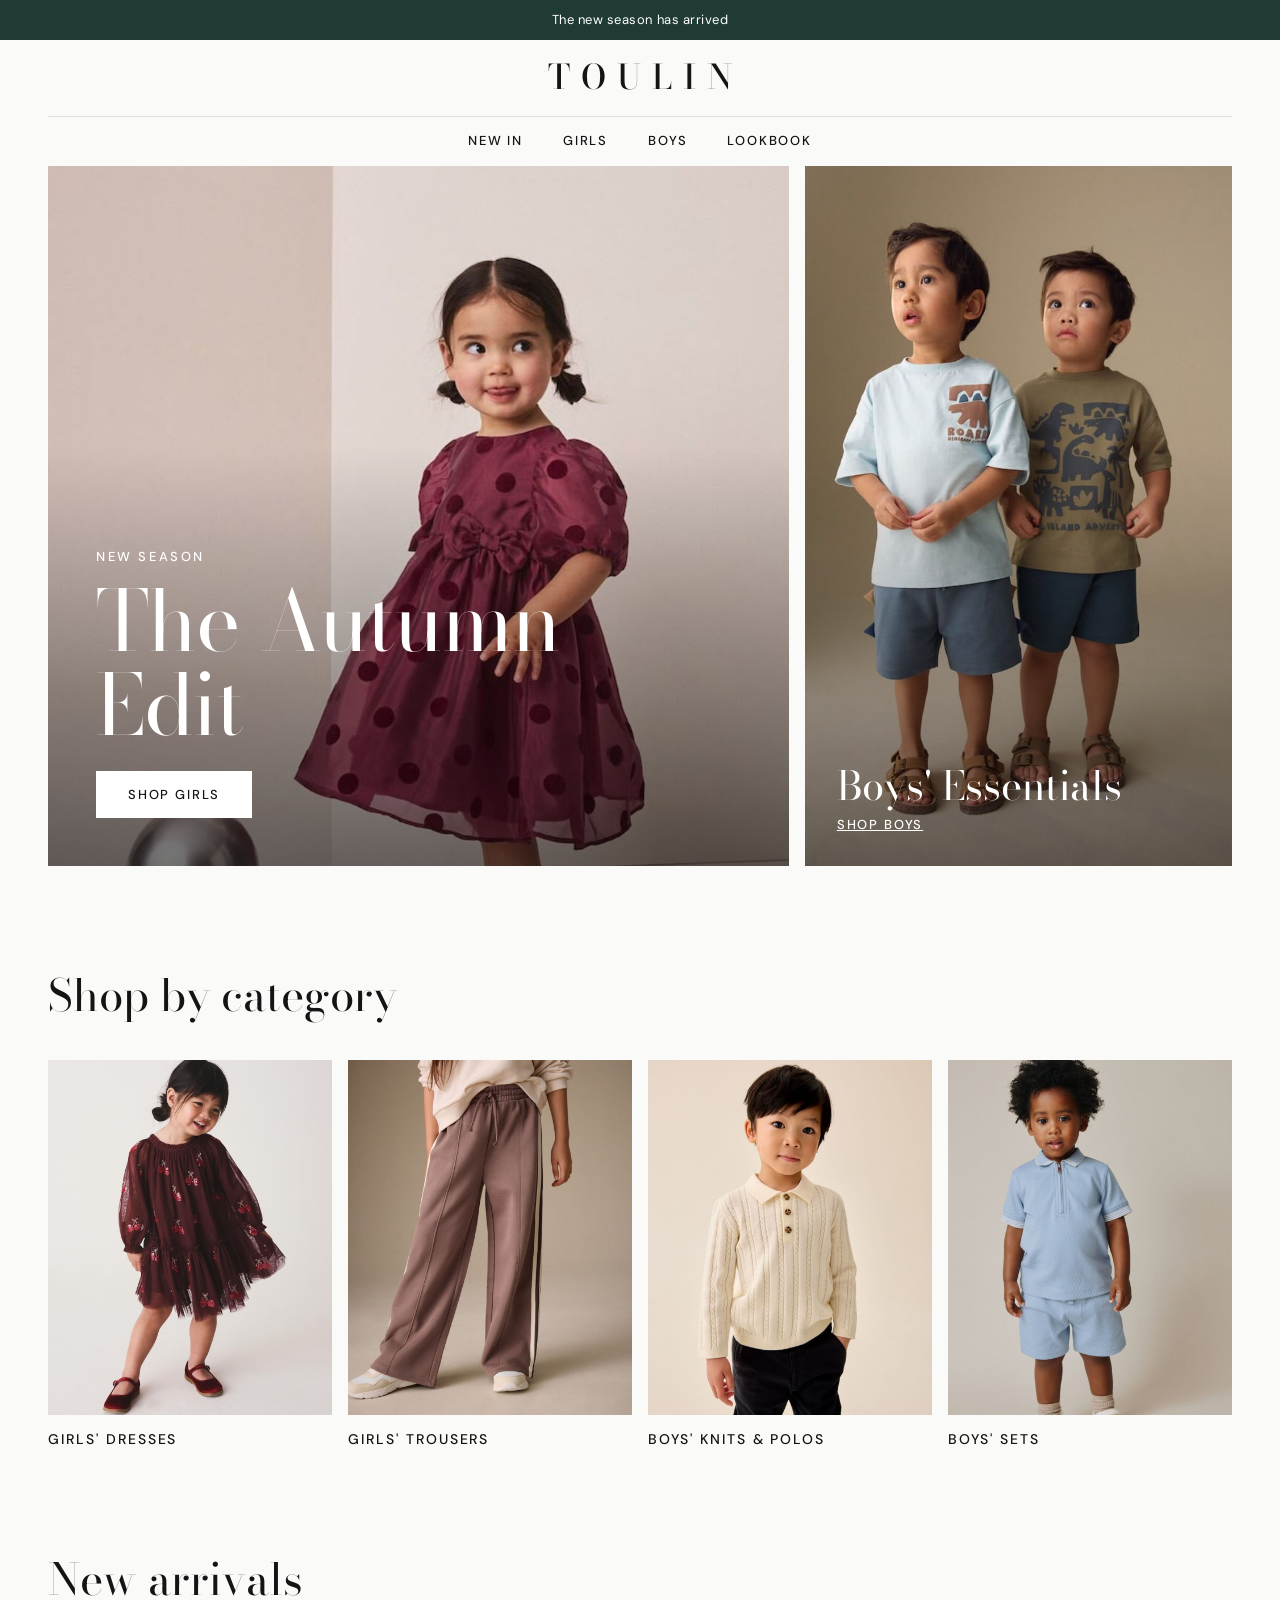
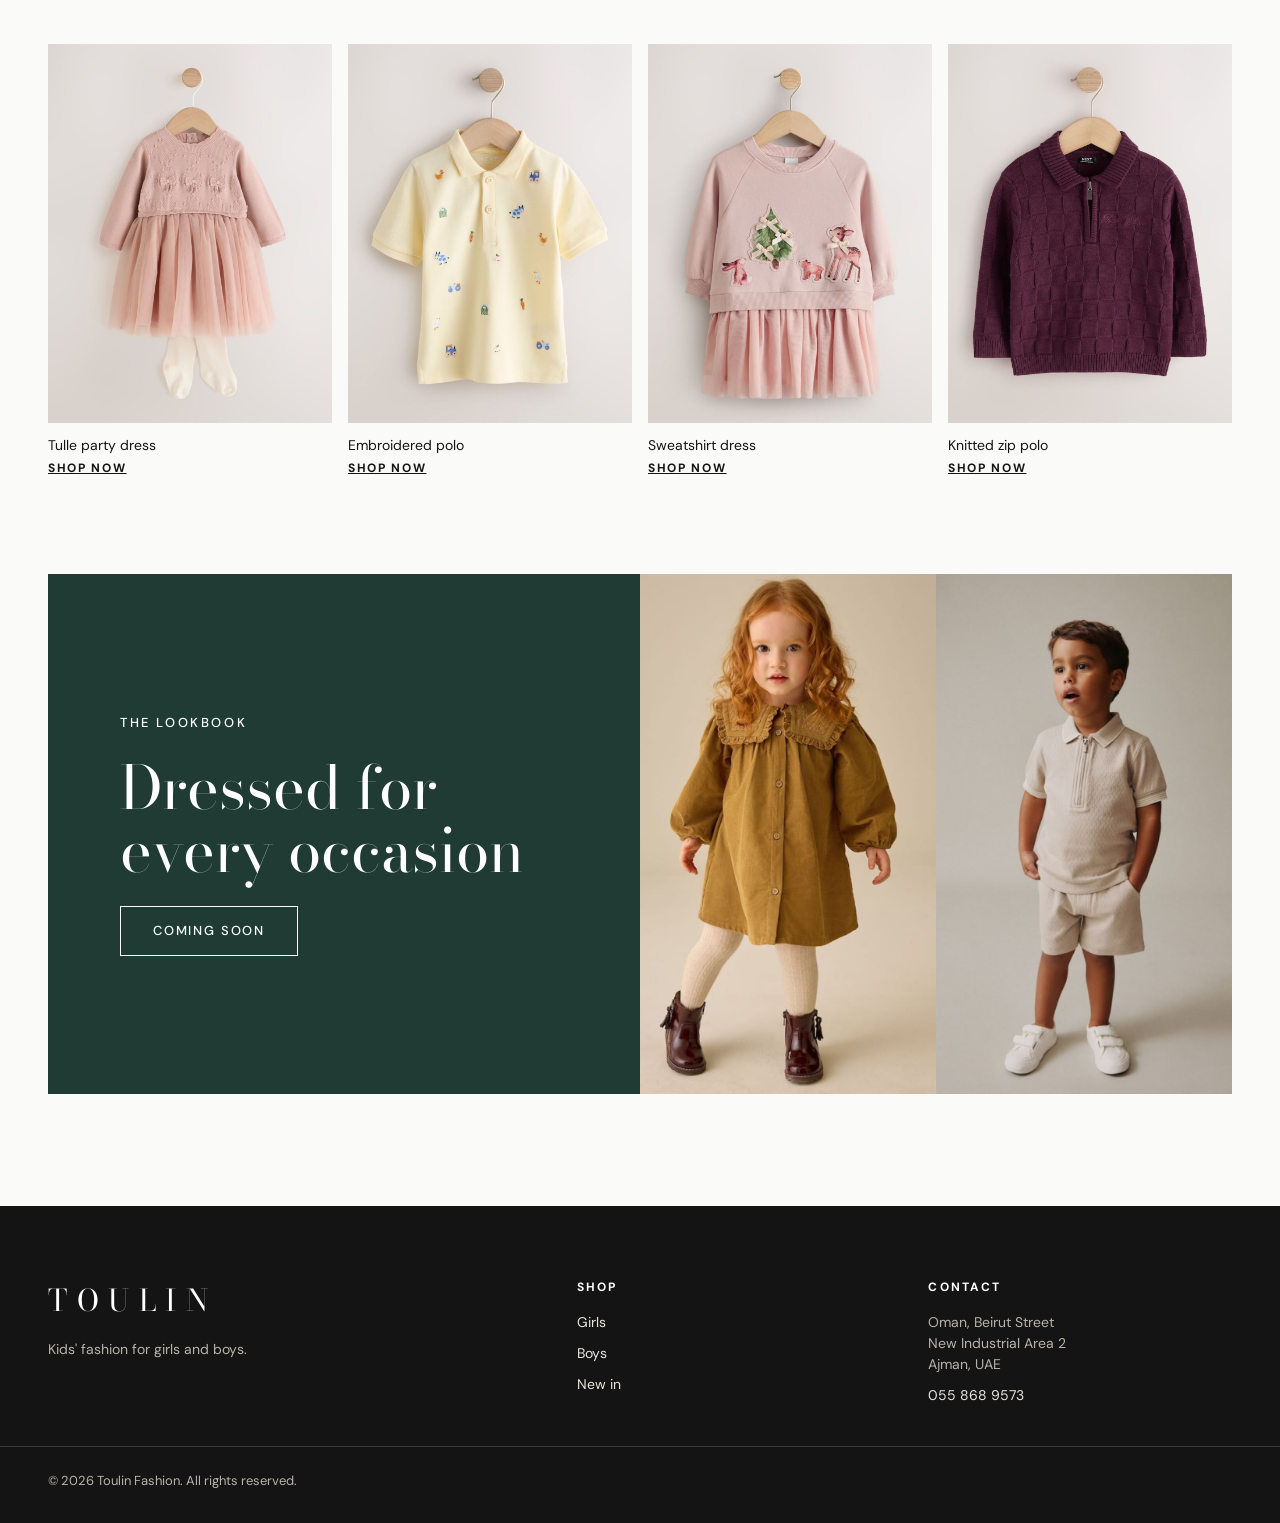
==== commit 36acbcd5: "Girls and Boys only: remove Baby category Co-Authored-By: Claude Sonnet 5.5 <noreply@anthropic.com> " ====
--- a/index.html
+++ b/index.html
@@ -3,8 +3,8 @@
 <head>
 <meta charset="utf-8">
 <meta name="viewport" content="width=device-width, initial-scale=1">
-<title>Toulin Fashion | Kids' Fashion for Girls, Boys &amp; Baby</title>
-<meta name="description" content="Toulin Fashion — kids' fashion for girls, boys and babies.">
+<title>Toulin Fashion | Kids' Fashion for Girls &amp; Boys</title>
+<meta name="description" content="Toulin Fashion — kids' fashion for girls and boys.">
 <link rel="preconnect" href="https://fonts.googleapis.com">
 <link rel="preconnect" href="https://fonts.gstatic.com" crossorigin>
 <link href="https://fonts.googleapis.com/css2?family=Bodoni+Moda:wght@400;500&family=DM+Sans:wght@400;500;700&display=swap" rel="stylesheet">
@@ -72,7 +72,7 @@
  nav{justify-content:flex-start;overflow-x:auto;gap:28px;padding:0 16px;height:48px;align-items:center;white-space:nowrap;font-size:12px}
  .p-main{min-height:560px;padding:28px 20px;flex-basis:100%}
  .p-main h1{font-size:52px}
- .stack{flex-direction:row;gap:8px}.p-side{min-height:180px;padding:16px}.p-side h2{font-size:24px}.p-side .link{display:none}
+ .stack{flex-direction:row;gap:8px}.p-side{min-height:260px;padding:20px}.p-side h2{font-size:24px}.p-side .link{display:none}
  section.s{padding-top:56px}.head h2{font-size:32px}
  .grid4{grid-template-columns:repeat(2,minmax(0,1fr));gap:12px}
  .edit{flex-direction:column}.edit .txt{padding:32px 24px}.edit h2{font-size:36px}.edit .pic{min-height:300px;flex:none}
@@ -87,7 +87,7 @@
 <header class="wrap">
 <div class="top"><a href="/" class="logo">TOULIN</a></div>
 <nav aria-label="Main">
-<a href="#new">NEW IN</a><a href="#girls">GIRLS</a><a href="#boys">BOYS</a><a href="#baby">BABY</a><a href="#lookbook">LOOKBOOK</a>
+<a href="#new">NEW IN</a><a href="#girls">GIRLS</a><a href="#boys">BOYS</a><a href="#lookbook">LOOKBOOK</a>
 </nav>
 </header>
 
@@ -100,17 +100,16 @@
 </a>
 <div class="stack">
 <a href="#boys" id="boys" class="panel p-side" style="background-image:url(images/hero-boys.jpg)"><h2 class="serif">Boys' Essentials</h2><span class="link">Shop boys</span></a>
-<a href="#baby" id="baby" class="panel p-side" style="background-image:url(images/hero-baby.jpg)"><h2 class="serif">Baby &amp; Toddler</h2><span class="link">Shop baby</span></a>
 </div>
 </section>
 
 <section class="wrap s" id="categories">
 <div class="head"><h2 class="serif">Shop by category</h2></div>
 <div class="grid4">
-<a class="tile" href="#girls"><div class="img"><img src="images/cat-dresses.jpg" alt="Dresses" loading="lazy"></div><span class="label">Dresses</span></a>
-<a class="tile" href="#boys"><div class="img"><img src="images/cat-knits.jpg" alt="Knits &amp; polos" loading="lazy"></div><span class="label">Knits &amp; polos</span></a>
-<a class="tile" href="#girls"><div class="img"><img src="images/cat-trousers.jpg" alt="Trousers" loading="lazy"></div><span class="label">Trousers</span></a>
-<a class="tile" href="#baby"><div class="img"><img src="images/cat-baby.jpg" alt="Baby sleepsuits" loading="lazy"></div><span class="label">Baby sleepsuits</span></a>
+<a class="tile" href="#girls"><div class="img"><img src="images/cat-dresses.jpg" alt="Girls' dresses" loading="lazy"></div><span class="label">Girls' dresses</span></a>
+<a class="tile" href="#girls"><div class="img"><img src="images/cat-trousers.jpg" alt="Girls' trousers" loading="lazy"></div><span class="label">Girls' trousers</span></a>
+<a class="tile" href="#boys"><div class="img"><img src="images/cat-knits.jpg" alt="Boys' knits &amp; polos" loading="lazy"></div><span class="label">Boys' knits &amp; polos</span></a>
+<a class="tile" href="#boys"><div class="img"><img src="images/cat-boys-set.jpg" alt="Boys' sets" loading="lazy"></div><span class="label">Boys' sets</span></a>
 </div>
 </section>
 
@@ -138,8 +137,8 @@
 
 <footer>
 <div class="wrap cols">
-<div class="col brand"><span class="fl">TOULIN</span><span style="max-width:280px;color:#B8B3AA">Kids' fashion for girls, boys and babies.</span></div>
-<div class="col"><h3>SHOP</h3><a href="#girls">Girls</a><a href="#boys">Boys</a><a href="#baby">Baby</a><a href="#new">New in</a></div>
+<div class="col brand"><span class="fl">TOULIN</span><span style="max-width:280px;color:#B8B3AA">Kids' fashion for girls and boys.</span></div>
+<div class="col"><h3>SHOP</h3><a href="#girls">Girls</a><a href="#boys">Boys</a><a href="#new">New in</a></div>
 <div class="col"><h3>CONTACT</h3><address style="font-style:normal;color:#B8B3AA">Oman, Beirut Street<br>New Industrial Area 2<br>Ajman, UAE</address><a href="tel:+971558689573">055 868 9573</a></div>
 </div>
 <div class="wrap copy">© 2026 Toulin Fashion. All rights reserved.</div>
